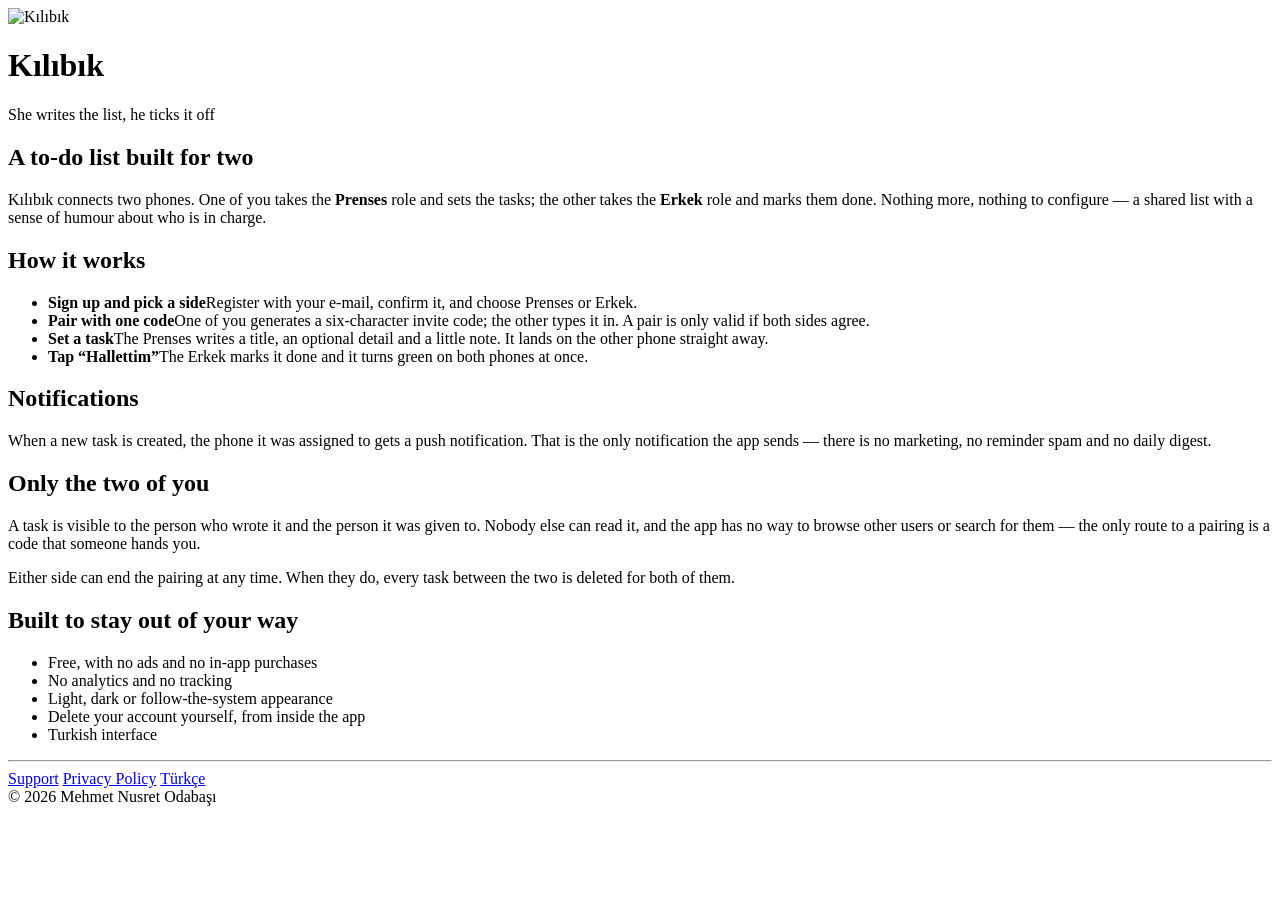
==== en/index.html @ 3419f4d8 "Make Turkish the default language and move English under /en/ The app's interface is Turkish only, s" ====
<!DOCTYPE html>
<html lang="en">
<head>
<meta charset="utf-8">
<meta name="viewport" content="width=device-width, initial-scale=1">
<title>Kılıbık — A shared to-do list for two</title>
<meta name="description" content="Kılıbık pairs two phones with one code. One partner writes the tasks, the other ticks them off. Free, no ads, and only the two of you can see the list.">
<link rel="icon" href="../assets/logo.png">
<link rel="stylesheet" href="../assets/style.css">
<link rel="alternate" hreflang="en" href="https://nodabasi.github.io/kilibik/en/">
<link rel="alternate" hreflang="tr" href="https://nodabasi.github.io/kilibik/">
</head>
<body>
<div class="wrap">

<header>
  <img src="../assets/logo.png" alt="Kılıbık">
  <h1>Kılıbık</h1>
  <p class="tagline">She writes the list, he ticks it off</p>
</header>

<h2>A to-do list built for two</h2>
<p>Kılıbık connects two phones. One of you takes the <b>Prenses</b> role and sets the
tasks; the other takes the <b>Erkek</b> role and marks them done. Nothing more, nothing
to configure — a shared list with a sense of humour about who is in charge.</p>

<h2>How it works</h2>
<ul class="steps">
  <li><b>Sign up and pick a side</b><span>Register with your e-mail, confirm it, and choose Prenses or Erkek.</span></li>
  <li><b>Pair with one code</b><span>One of you generates a six-character invite code; the other types it in. A pair is only valid if both sides agree.</span></li>
  <li><b>Set a task</b><span>The Prenses writes a title, an optional detail and a little note. It lands on the other phone straight away.</span></li>
  <li><b>Tap “Hallettim”</b><span>The Erkek marks it done and it turns green on both phones at once.</span></li>
</ul>

<h2>Notifications</h2>
<p>When a new task is created, the phone it was assigned to gets a push notification.
That is the only notification the app sends — there is no marketing, no reminder spam and
no daily digest.</p>

<h2>Only the two of you</h2>
<p>A task is visible to the person who wrote it and the person it was given to. Nobody
else can read it, and the app has no way to browse other users or search for them — the
only route to a pairing is a code that someone hands you.</p>
<p>Either side can end the pairing at any time. When they do, every task between the two
is deleted for both of them.</p>

<h2>Built to stay out of your way</h2>
<ul class="plain">
  <li>Free, with no ads and no in-app purchases</li>
  <li>No analytics and no tracking</li>
  <li>Light, dark or follow-the-system appearance</li>
  <li>Delete your account yourself, from inside the app</li>
  <li>Turkish interface</li>
</ul>

<hr>
<footer>
  <a href="support/">Support</a>
  <a href="privacy/">Privacy Policy</a>
  <a href="../" hreflang="tr">Türkçe</a>
  <div class="copyright">© 2026 Mehmet Nusret Odabaşı</div>
</footer>

</div>
</body>
</html>
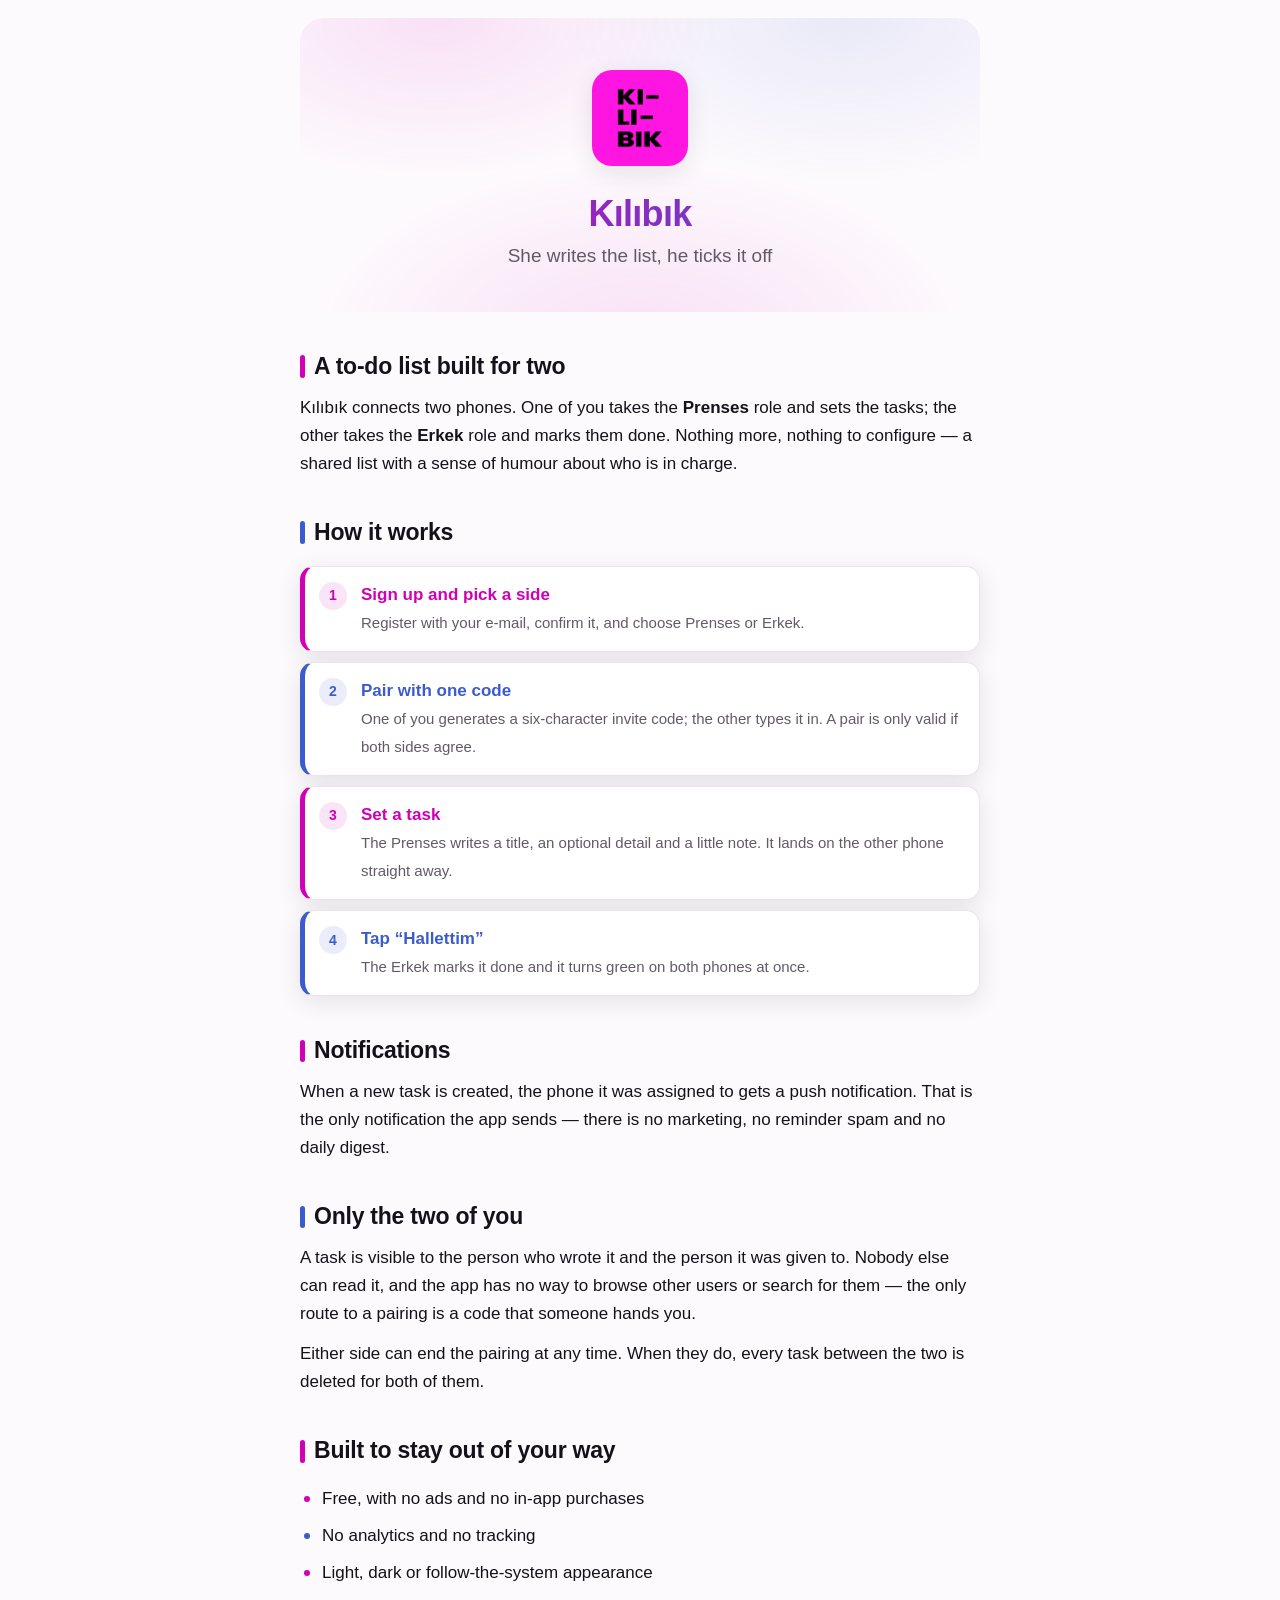
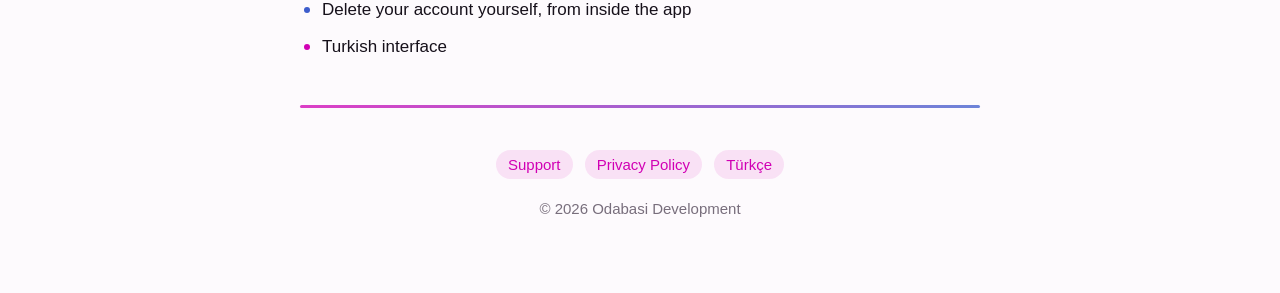
==== commit 2e28e4e6: "Rename the site to kilibik-site and attribute it to Odabasi Development The repository name decides " ====
--- a/en/index.html
+++ b/en/index.html
@@ -7,8 +7,8 @@
 <meta name="description" content="Kılıbık pairs two phones with one code. One partner writes the tasks, the other ticks them off. Free, no ads, and only the two of you can see the list.">
 <link rel="icon" href="../assets/logo.png">
 <link rel="stylesheet" href="../assets/style.css">
-<link rel="alternate" hreflang="en" href="https://nodabasi.github.io/kilibik/en/">
-<link rel="alternate" hreflang="tr" href="https://nodabasi.github.io/kilibik/">
+<link rel="alternate" hreflang="en" href="https://nodabasi.github.io/kilibik-site/en/">
+<link rel="alternate" hreflang="tr" href="https://nodabasi.github.io/kilibik-site/">
 </head>
 <body>
 <div class="wrap">
@@ -58,7 +58,7 @@
   <a href="support/">Support</a>
   <a href="privacy/">Privacy Policy</a>
   <a href="../" hreflang="tr">Türkçe</a>
-  <div class="copyright">© 2026 Mehmet Nusret Odabaşı</div>
+  <div class="copyright">© 2026 Odabasi Development</div>
 </footer>
 
 </div>
--- a/assets/style.css
+++ b/assets/style.css
@@ -0,0 +1,280 @@
+/* Shared stylesheet for every page. Palette mirrors the app: magenta brand on a
+   near-white ground, with a blue accent for notes and a green/red pair for the
+   task states the app itself uses.
+
+   Mobile first: the base rules target a phone, and the only media queries widen
+   things for larger screens or adapt to a dark colour scheme. */
+
+:root {
+  --ink: #16101a;
+  --ink-soft: #635a67;
+  --ink-faint: #786e7c;
+  --ground: #fdfafd;
+  --card: #ffffff;
+  --line: #eee3ec;
+
+  --magenta: #d100b4;
+  --blue: #3d5ccc;
+  --green: #0e6f4a;
+  --red: #ce2b3c;
+
+  /* Same hues at low alpha, for card and badge fills. */
+  --magenta-tint: #d100b41a;
+  --blue-tint: #3d5ccc1a;
+  --green-tint: #0e6f4a1a;
+  --red-tint: #ce2b3c1a;
+
+  --shadow: 0 6px 24px rgb(22 16 26 / 0.10);
+}
+
+@media (prefers-color-scheme: dark) {
+  :root {
+    --ink: #f6f1f5;
+    --ink-soft: #c4bac6;
+    --ink-faint: #a79ca8;
+    --ground: #100d12;
+    --card: #1b161e;
+    --line: #322b35;
+
+    --magenta: #ff15e1;
+    --blue: #8fa6f5;
+    --green: #4cc894;
+    --red: #ff7b85;
+
+    --magenta-tint: #ff15e124;
+    --blue-tint: #8fa6f524;
+    --green-tint: #4cc89424;
+    --red-tint: #ff7b8524;
+
+    --shadow: 0 6px 24px rgb(0 0 0 / 0.35);
+  }
+}
+
+* { box-sizing: border-box; }
+
+body {
+  margin: 0;
+  padding: 0 18px 64px;
+  background: var(--ground);
+  color: var(--ink);
+  font: 17px/1.65 -apple-system, BlinkMacSystemFont, "Segoe UI", Roboto, Helvetica, Arial, sans-serif;
+  -webkit-text-size-adjust: 100%;
+  overflow-wrap: break-word;
+}
+
+img { max-width: 100%; }
+
+.wrap { max-width: 680px; margin: 0 auto; }
+
+/* Header — a tinted band in the brand magenta, warmed with the blue accent */
+
+header {
+  position: relative;
+  margin: 18px 0 8px;
+  padding: 40px 20px 32px;
+  text-align: center;
+  border-radius: 24px;
+  background:
+    radial-gradient(60% 80% at 20% 0%, var(--magenta-tint), transparent 70%),
+    radial-gradient(60% 80% at 80% 0%, var(--blue-tint), transparent 70%),
+    radial-gradient(70% 90% at 50% 110%, var(--magenta-tint), transparent 70%);
+}
+
+header img {
+  width: 84px;
+  height: 84px;
+  border-radius: 20px;
+  box-shadow: var(--shadow);
+}
+
+h1 {
+  margin: 18px 0 6px;
+  font-size: clamp(28px, 8vw, 36px);
+  line-height: 1.15;
+  letter-spacing: -0.02em;
+  background: linear-gradient(100deg, var(--magenta), var(--blue));
+  -webkit-background-clip: text;
+  background-clip: text;
+  color: transparent;
+}
+
+.tagline {
+  margin: 0;
+  color: var(--ink-soft);
+  font-size: clamp(16px, 4.4vw, 19px);
+}
+
+/* Section headings — a coloured bar alternating magenta and blue */
+
+h2 {
+  position: relative;
+  margin: 40px 0 12px;
+  padding-left: 14px;
+  font-size: clamp(20px, 5.4vw, 23px);
+  line-height: 1.3;
+  letter-spacing: -0.01em;
+}
+
+h2::before {
+  content: "";
+  position: absolute;
+  left: 0;
+  top: 0.16em;
+  bottom: 0.16em;
+  width: 5px;
+  border-radius: 3px;
+  background: var(--magenta);
+}
+
+h2:nth-of-type(even)::before { background: var(--blue); }
+
+h3 {
+  margin: 26px 0 4px;
+  font-size: 17px;
+  color: var(--magenta);
+}
+
+p { margin: 12px 0; }
+
+a { color: var(--blue); }
+
+hr {
+  margin: 44px 0 0;
+  border: 0;
+  height: 3px;
+  border-radius: 2px;
+  background: linear-gradient(90deg, var(--magenta), var(--blue));
+  opacity: 0.75;
+}
+
+/* Numbered walkthrough on the landing page */
+
+.steps {
+  list-style: none;
+  margin: 18px 0;
+  padding: 0;
+  counter-reset: step;
+}
+
+.steps li {
+  position: relative;
+  counter-increment: step;
+  background: var(--card);
+  border: 1px solid var(--line);
+  border-left: 5px solid var(--magenta);
+  border-radius: 14px;
+  padding: 14px 16px 14px 56px;
+  margin-bottom: 10px;
+  box-shadow: var(--shadow);
+}
+
+.steps li::before {
+  content: counter(step);
+  position: absolute;
+  left: 14px;
+  top: 15px;
+  width: 28px;
+  height: 28px;
+  border-radius: 50%;
+  display: grid;
+  place-items: center;
+  font-size: 14px;
+  font-weight: 700;
+  color: var(--magenta);
+  background: var(--magenta-tint);
+}
+
+.steps li:nth-child(even) { border-left-color: var(--blue); }
+.steps li:nth-child(even)::before { color: var(--blue); background: var(--blue-tint); }
+
+.steps b { display: block; font-size: 17px; }
+.steps li:nth-child(odd) b { color: var(--magenta); }
+.steps li:nth-child(even) b { color: var(--blue); }
+
+.steps span { color: var(--ink-soft); font-size: 15px; }
+
+/* Plain bullet lists — coloured markers, alternating */
+
+ul.plain { padding-left: 22px; }
+
+ul.plain li { margin: 7px 0; }
+
+ul.plain li::marker { color: var(--magenta); font-size: 1.1em; }
+ul.plain li:nth-child(even)::marker { color: var(--blue); }
+
+/* Contact box */
+
+.contact {
+  background: var(--card);
+  border: 1px solid var(--line);
+  border-top: 4px solid var(--magenta);
+  border-radius: 14px;
+  padding: 16px 18px;
+  margin: 20px 0;
+  box-shadow: var(--shadow);
+}
+
+.contact p:first-child { margin-top: 0; }
+.contact p:last-child { margin-bottom: 0; }
+.contact a { font-weight: 600; }
+
+/* Callout for the destructive actions people come to this site looking for */
+
+.notice {
+  background: var(--red-tint);
+  border: 1px solid var(--line);
+  border-left: 4px solid var(--red);
+  border-radius: 14px;
+  padding: 16px 18px;
+  margin: 20px 0;
+}
+
+.notice p:first-child { margin-top: 0; }
+.notice p:last-child { margin-bottom: 0; }
+
+/* Effective-date line under a policy heading */
+
+.meta {
+  display: inline-block;
+  margin: 6px 0 0;
+  padding: 5px 12px;
+  border-radius: 999px;
+  background: var(--magenta-tint);
+  color: var(--ink-soft);
+  font-size: 14px;
+  line-height: 1.5;
+}
+
+/* Footer */
+
+footer {
+  margin-top: 22px;
+  padding-top: 18px;
+  color: var(--ink-faint);
+  font-size: 15px;
+  line-height: 2.2;
+  text-align: center;
+}
+
+footer a {
+  margin: 0 4px;
+  padding: 6px 12px;
+  border-radius: 999px;
+  background: var(--magenta-tint);
+  color: var(--magenta);
+  text-decoration: none;
+  white-space: nowrap;
+}
+
+footer a:hover { text-decoration: underline; }
+
+footer .copyright { margin-top: 16px; line-height: 1.6; }
+
+/* Wider screens */
+
+@media (min-width: 560px) {
+  body { padding: 0 24px 72px; }
+  header { padding: 52px 24px 40px; }
+  header img { width: 96px; height: 96px; }
+  .steps li { padding-right: 20px; }
+}
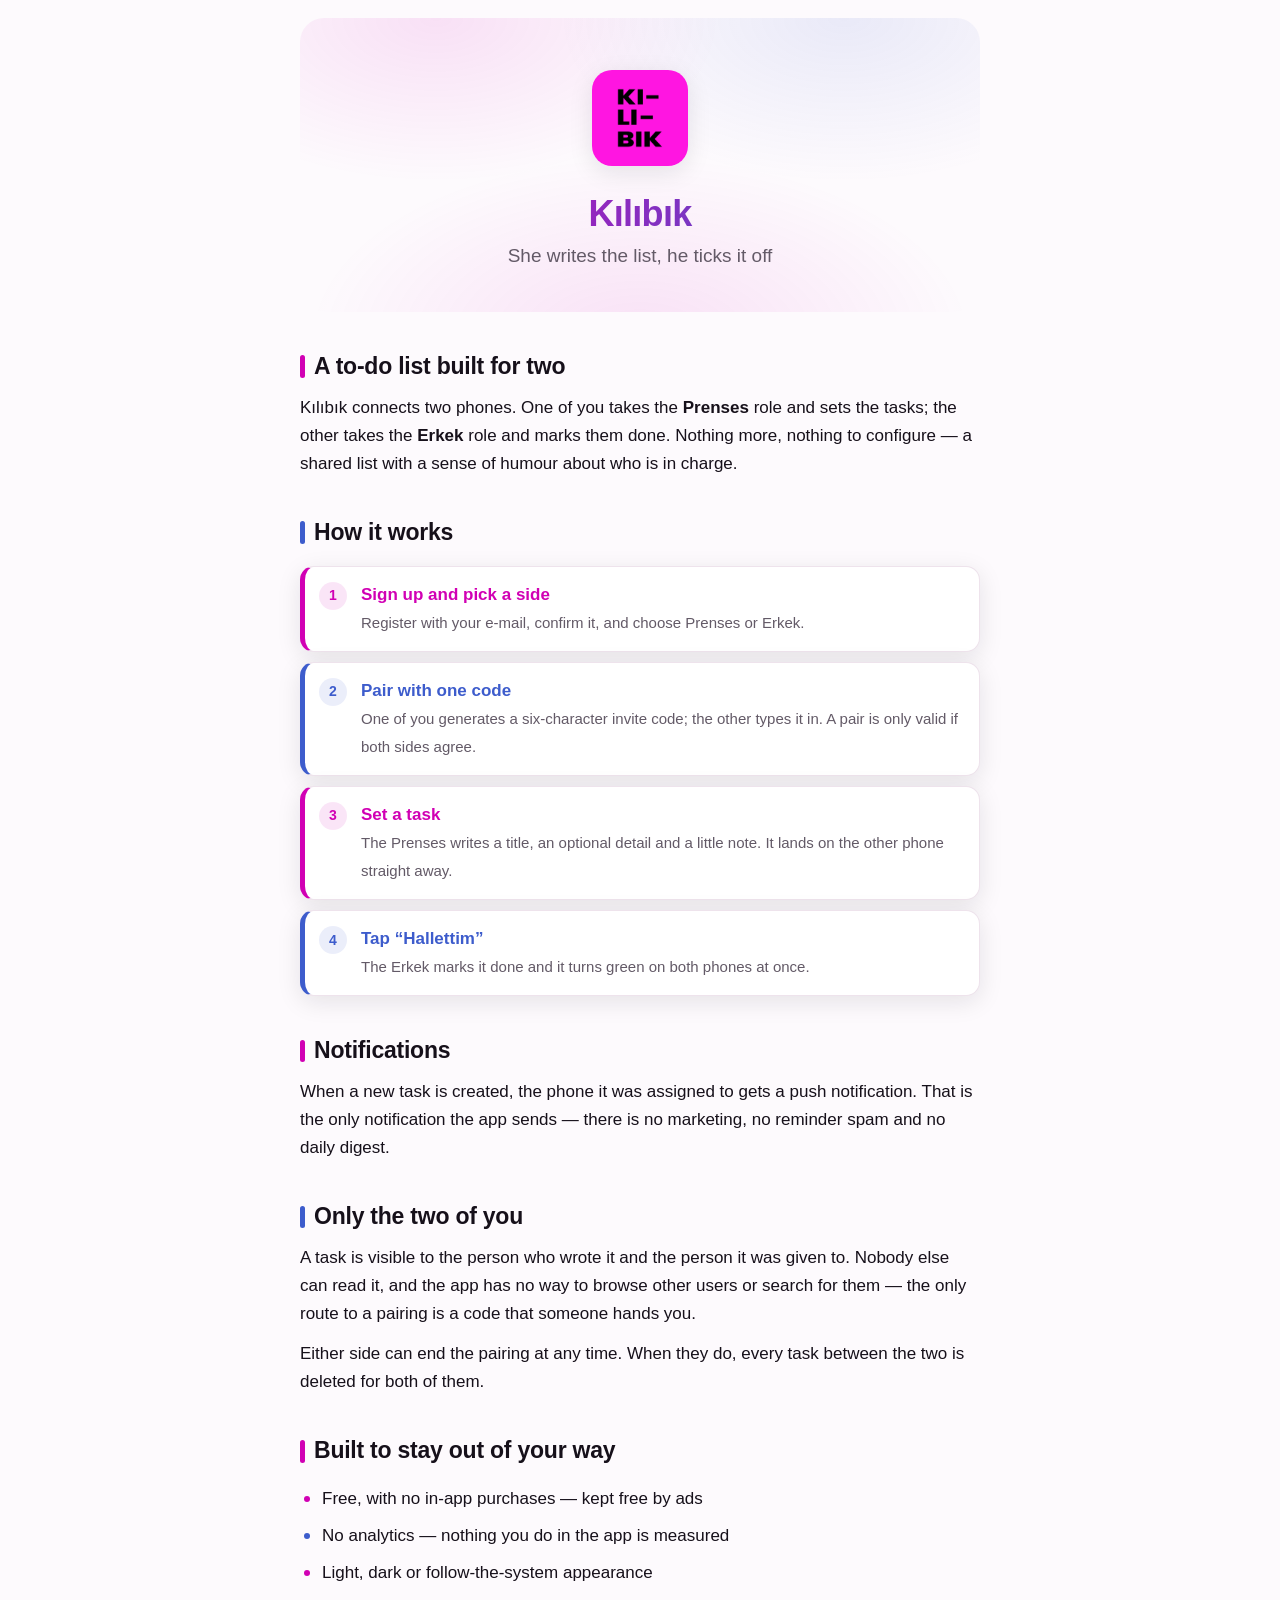
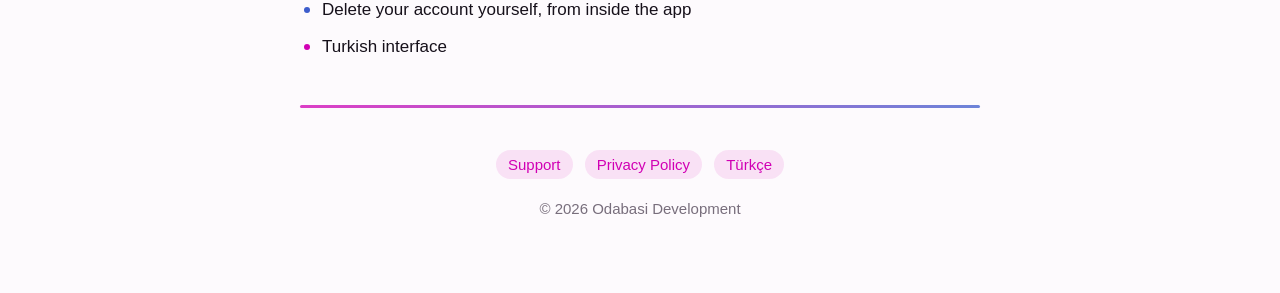
==== commit 9be7f658: "Disclose AdMob advertising across the site The app now serves AdMob banner ads, which made five sepa" ====
--- a/en/index.html
+++ b/en/index.html
@@ -4,11 +4,11 @@
 <meta charset="utf-8">
 <meta name="viewport" content="width=device-width, initial-scale=1">
 <title>Kılıbık — A shared to-do list for two</title>
-<meta name="description" content="Kılıbık pairs two phones with one code. One partner writes the tasks, the other ticks them off. Free, no ads, and only the two of you can see the list.">
+<meta name="description" content="Kılıbık pairs two phones with one code. One partner writes the tasks, the other ticks them off. Free, simple, and only the two of you can see the list.">
 <link rel="icon" href="../assets/logo.png">
 <link rel="stylesheet" href="../assets/style.css">
-<link rel="alternate" hreflang="en" href="https://nodabasi.github.io/kilibik-site/en/">
-<link rel="alternate" hreflang="tr" href="https://nodabasi.github.io/kilibik-site/">
+<link rel="alternate" hreflang="en" href="https://nodabasi.github.io/kilibik-app/en/">
+<link rel="alternate" hreflang="tr" href="https://nodabasi.github.io/kilibik-app/">
 </head>
 <body>
 <div class="wrap">
@@ -46,8 +46,8 @@
 
 <h2>Built to stay out of your way</h2>
 <ul class="plain">
-  <li>Free, with no ads and no in-app purchases</li>
-  <li>No analytics and no tracking</li>
+  <li>Free, with no in-app purchases — kept free by ads</li>
+  <li>No analytics — nothing you do in the app is measured</li>
   <li>Light, dark or follow-the-system appearance</li>
   <li>Delete your account yourself, from inside the app</li>
   <li>Turkish interface</li>
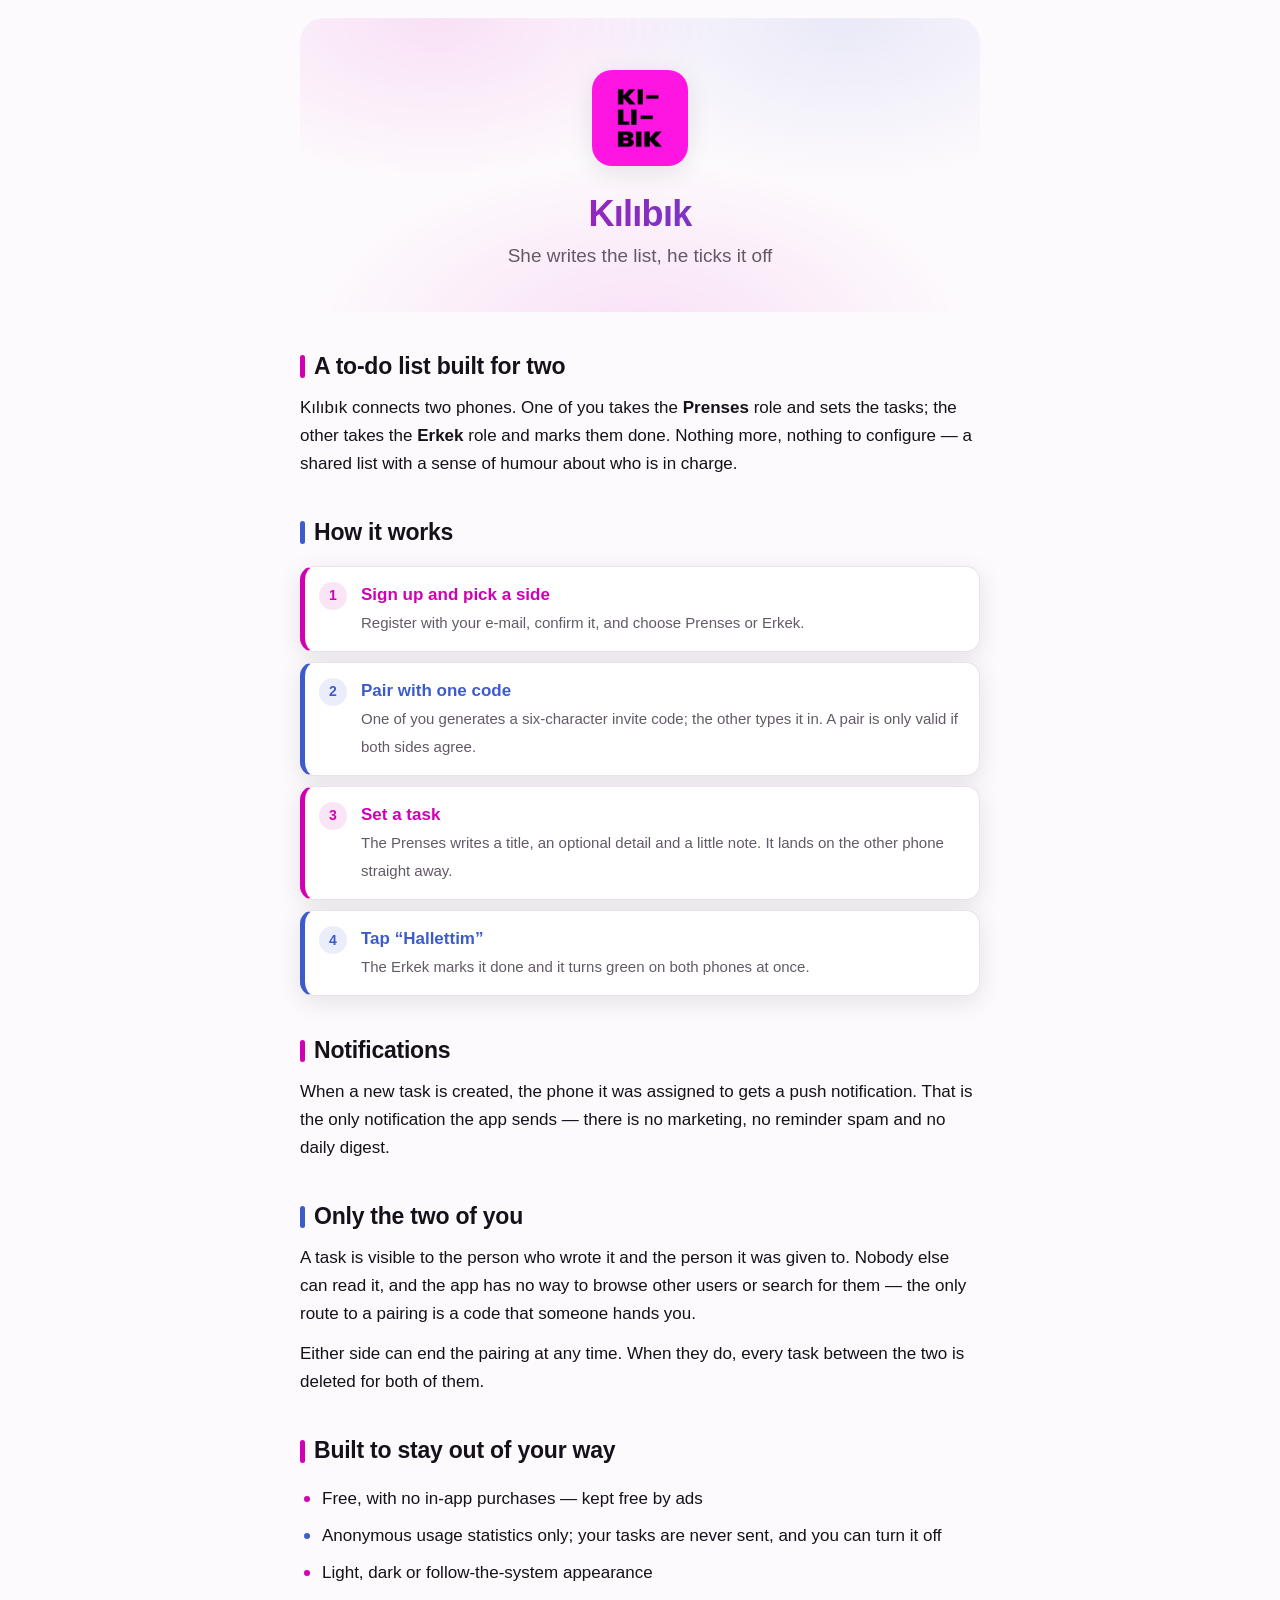
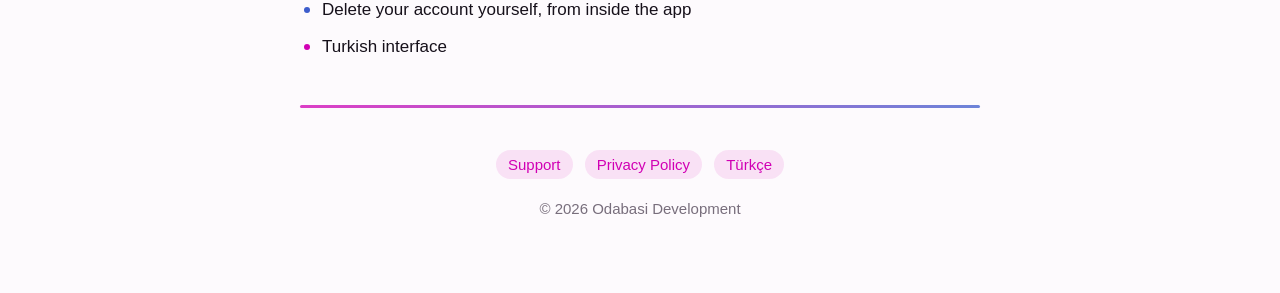
==== commit 35b06eb0: "Disclose Firebase Analytics and Crashlytics The app starts sending anonymous usage statistics and cr" ====
--- a/en/index.html
+++ b/en/index.html
@@ -47,7 +47,7 @@
 <h2>Built to stay out of your way</h2>
 <ul class="plain">
   <li>Free, with no in-app purchases — kept free by ads</li>
-  <li>No analytics — nothing you do in the app is measured</li>
+  <li>Anonymous usage statistics only; your tasks are never sent, and you can turn it off</li>
   <li>Light, dark or follow-the-system appearance</li>
   <li>Delete your account yourself, from inside the app</li>
   <li>Turkish interface</li>
